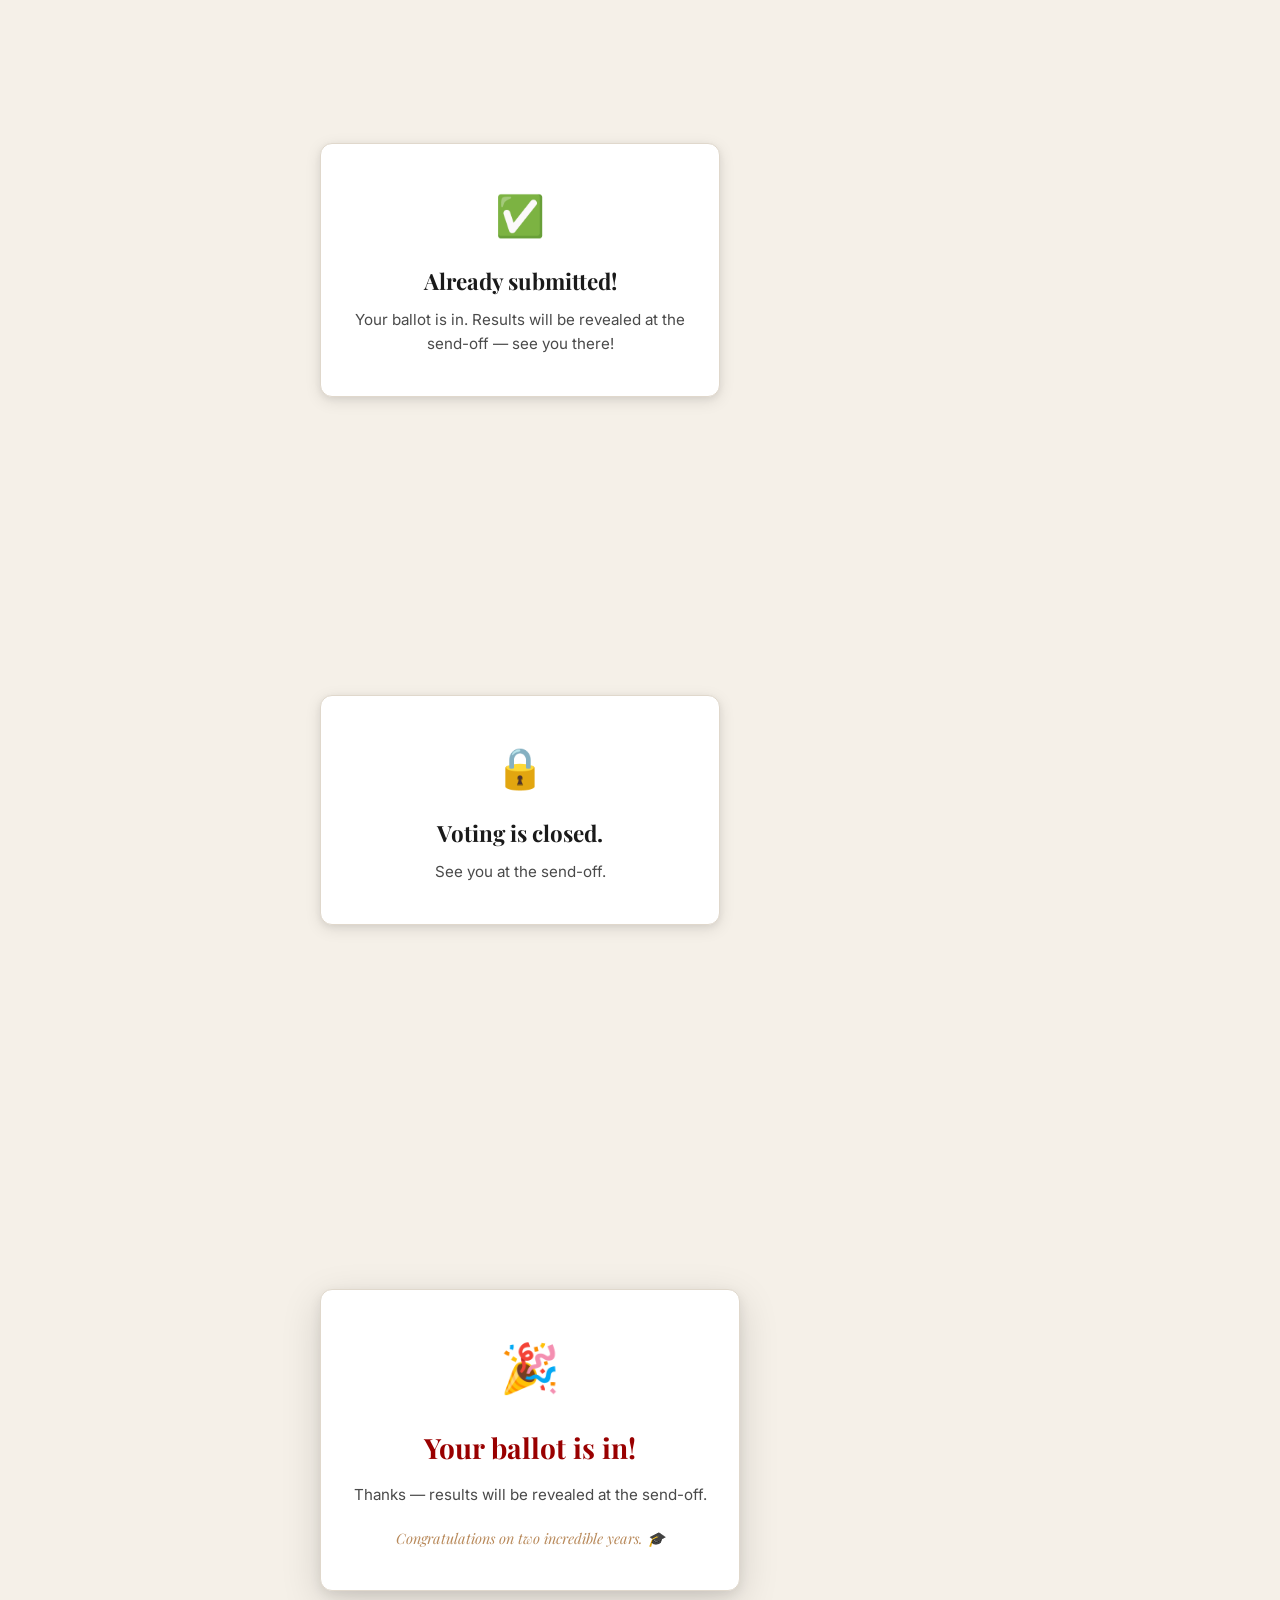
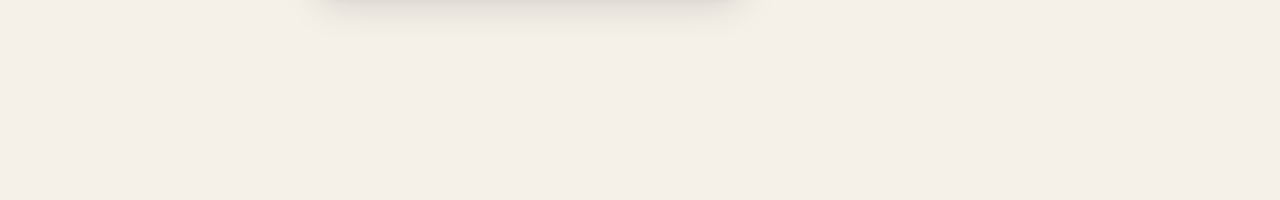
==== index.html @ 1c574b89 "Initial deploy" ====
<!DOCTYPE html>
<html lang="en">
<head>
  <meta charset="UTF-8" />
  <meta name="viewport" content="width=device-width, initial-scale=1.0" />
  <title>2Y Send-Off Superlatives — Wharton Class of 2026</title>
  <meta name="description" content="Vote for the Wharton MBA Class of 2026 send-off superlatives." />
  <meta name="robots" content="noindex, nofollow" />

  <!-- Fonts -->
  <link rel="preconnect" href="https://fonts.googleapis.com" />
  <link rel="preconnect" href="https://fonts.gstatic.com" crossorigin />
  <link href="https://fonts.googleapis.com/css2?family=Playfair+Display:wght@700&family=Inter:wght@400;500;600&display=swap" rel="stylesheet" />

  <!-- Styles -->
  <link rel="stylesheet" href="css/styles.css" />
</head>
<body>

  <!-- ── Site header (visible during ballot) ── -->
  <header class="site-header" id="site-header" style="display:none">
    <div class="container">
      <div class="site-header__wordmark">2Y Superlatives</div>
      <div class="site-header__subtitle">Wharton Class of 2026</div>
    </div>
  </header>

  <!-- ════════════════════════════════════════
       VIEW: Landing
       ════════════════════════════════════════ -->
  <div class="view view--active" id="view-landing">
    <div class="container">
      <section class="hero">
        <div class="hero__trophy" aria-hidden="true">🏆</div>
        <h1 class="hero__title">2Y Send-Off Superlatives</h1>
        <p class="hero__subtitle">Vote for the classmates who made the last two years what they were.</p>
      </section>

      <div class="deadline-pill">
        <span class="deadline-pill__dot" aria-hidden="true"></span>
        Closes April 30, 2026 at 11:59pm ET
      </div>

      <div class="instructions-card">
        <p class="instructions-card__title">Before you vote</p>
        <ul class="instructions-list">
          <li>You'll vote across 33 categories.</li>
          <li>Start typing a name and classmates will appear — tap to select.</li>
          <li>Don't see someone? Type their full name and add them as a write-in.</li>
          <li>You can vote for yourself. You can skip categories. Takes about 5–8 minutes.</li>
          <li>One vote per person — please don't submit twice.</li>
          <li>Closes April 30, 2026 at 11:59pm ET.</li>
        </ul>
      </div>

      <section class="signin-section">
        <button class="start-voting-btn" id="start-voting-btn">Start Voting</button>
      </section>
    </div>

    <footer class="site-footer">
      Built with love for the 2Y class of 2026. ✦
    </footer>
  </div>

  <!-- ════════════════════════════════════════
       VIEW: Already voted
       ════════════════════════════════════════ -->
  <div class="view" id="view-already-voted">
    <div class="container">
      <div class="already-voted-card">
        <div class="already-voted-card__emoji">✅</div>
        <h2 class="already-voted-card__title">Already submitted!</h2>
        <p class="already-voted-card__body">
          Your ballot is in. Results will be revealed at the send-off — see you there!
        </p>
      </div>
    </div>
  </div>

  <!-- ════════════════════════════════════════
       VIEW: Closed
       ════════════════════════════════════════ -->
  <div class="view" id="view-closed">
    <div class="container">
      <div class="closed-card">
        <div class="closed-card__emoji">🔒</div>
        <h2 class="closed-card__title">Voting is closed.</h2>
        <p class="closed-card__body">See you at the send-off.</p>
      </div>
    </div>
  </div>

  <!-- ════════════════════════════════════════
       VIEW: Ballot
       ════════════════════════════════════════ -->
  <div class="view" id="view-ballot">

    <!-- Progress bar (sticky below header) -->
    <div class="progress-bar-wrap">
      <div class="container">
        <div class="progress-bar-inner">
          <div class="progress-bar" role="progressbar" aria-valuemin="0" aria-valuemax="33" aria-valuenow="0">
            <div class="progress-bar__fill" id="progress-bar-fill"></div>
          </div>
          <span class="progress-label" id="progress-label">0 of 33 filled</span>
        </div>
      </div>
    </div>

    <!-- Ballot cards -->
    <div class="container">
      <div class="ballot-cards" id="ballot-cards">
        <!-- Cards injected by app.js -->
      </div>
    </div>

    <!-- Sticky submit button -->
    <div class="sticky-submit">
      <button class="submit-btn" id="submit-btn" disabled>
        Fill in at least one category to submit
      </button>
    </div>
  </div>

  <!-- ════════════════════════════════════════
       VIEW: Confirmation
       ════════════════════════════════════════ -->
  <div class="view" id="view-confirmation">
    <div class="container">
      <div class="confirmation-card">
        <div class="confirmation-card__emoji">🎉</div>
        <h2 class="confirmation-card__title">Your ballot is in!</h2>
        <p class="confirmation-card__body">
          Thanks — results will be revealed at the send-off.
        </p>
        <p class="confirmation-card__tagline">Congratulations on two incredible years. 🎓</p>
      </div>
    </div>
  </div>

  <!-- ════════════════════════════════════════
       Confirm-submit Modal
       ════════════════════════════════════════ -->
  <div class="modal" id="confirm-modal" role="dialog" aria-modal="true" aria-labelledby="modal-title">
    <div class="modal__box">
      <h2 class="modal__title" id="modal-title">Ready to submit?</h2>
      <p class="modal__body">
        You're submitting votes for <strong><span id="modal-filled-count">0</span> of <span id="modal-total-count">33</span></strong> categories.
        <br />Skipped: <strong><span id="modal-skipped-count">0</span></strong>.
        <br /><br />Once submitted, you can't change your vote.
      </p>
      <div class="modal__actions">
        <button class="btn-secondary" id="cancel-submit-btn">Go back</button>
        <button class="btn-primary"   id="confirm-submit-btn">Submit ballot</button>
      </div>
    </div>
  </div>

  <!-- ── Scripts ── -->
  <script src="js/classmates.js"></script>
  <script src="js/superlatives.js"></script>
  <script src="js/autocomplete.js"></script>
  <script src="js/app.js"></script>

  <script>
    // Show/hide the sticky site header when the ballot view is active.
    document.addEventListener("DOMContentLoaded", () => {
      const header = document.getElementById("site-header");
      const observer = new MutationObserver(() => {
        const ballotActive = document.getElementById("view-ballot")
          ?.classList.contains("view--active");
        if (header) header.style.display = ballotActive ? "block" : "none";
      });
      document.querySelectorAll(".view").forEach(v =>
        observer.observe(v, { attributes: true, attributeFilter: ["class"] })
      );
    });
  </script>
</body>
</html>
---- css/styles.css ----
/* =============================================================================
   2Y Send-Off Superlatives — Styles
   Mobile-first. Wharton red + cream + ink.
   ============================================================================= */

/* ── Design tokens ─────────────────────────────────────────────────────────── */

:root {
  --red:        #990000;
  --red-dark:   #7a0000;
  --cream:      #F5F0E8;
  --cream-dark: #EDE7D9;
  --ink:        #1A1A1A;
  --ink-light:  #4A4A4A;
  --gold:       #D4A574;
  --gold-dark:  #B8895A;
  --white:      #FFFFFF;
  --border:     #E0D8CC;
  --shadow-sm:  0 1px 3px rgba(0,0,0,.08), 0 1px 2px rgba(0,0,0,.04);
  --shadow-md:  0 4px 16px rgba(0,0,0,.10), 0 2px 6px rgba(0,0,0,.06);
  --shadow-lg:  0 12px 40px rgba(0,0,0,.14), 0 4px 12px rgba(0,0,0,.08);
  --radius:     12px;
  --radius-sm:  8px;
  --transition: 180ms ease;

  /* Typography */
  --font-serif: 'Playfair Display', Georgia, serif;
  --font-sans:  'Inter', system-ui, -apple-system, sans-serif;
}

/* ── Reset & base ──────────────────────────────────────────────────────────── */

*, *::before, *::after { box-sizing: border-box; margin: 0; padding: 0; }

html { font-size: 16px; scroll-behavior: smooth; }
@media (prefers-reduced-motion: reduce) {
  html { scroll-behavior: auto; }
  *, *::before, *::after { animation-duration: .01ms !important; transition-duration: .01ms !important; }
}

body {
  font-family: var(--font-sans);
  background: var(--cream);
  color: var(--ink);
  line-height: 1.6;
  min-height: 100vh;
  -webkit-font-smoothing: antialiased;
}

img, svg { display: block; max-width: 100%; }

button {
  font-family: inherit;
  cursor: pointer;
  border: none;
  background: none;
}

input, button { font-size: 1rem; }

/* ── Views (state machine) ─────────────────────────────────────────────────── */

.view { display: none; }
.view--active { display: block; }

/* ── Layout ────────────────────────────────────────────────────────────────── */

.container {
  width: 100%;
  max-width: 680px;
  margin: 0 auto;
  padding: 0 1.25rem;
}

/* ── Header ────────────────────────────────────────────────────────────────── */

.site-header {
  background: var(--white);
  border-bottom: 1px solid var(--border);
  padding: .875rem 0;
  position: sticky;
  top: 0;
  z-index: 100;
  box-shadow: var(--shadow-sm);
}

.site-header .container {
  display: flex;
  align-items: center;
  justify-content: space-between;
  gap: 1rem;
}

.site-header__wordmark {
  font-family: var(--font-serif);
  font-size: 1.05rem;
  font-weight: 700;
  color: var(--red);
  letter-spacing: -.01em;
}

.site-header__subtitle {
  font-size: .75rem;
  color: var(--ink-light);
  font-weight: 500;
  display: none;
}
@media (min-width: 420px) { .site-header__subtitle { display: block; } }

/* ── Landing page ──────────────────────────────────────────────────────────── */

#view-landing {
  padding-bottom: 4rem;
}

.hero {
  text-align: center;
  padding: 3.5rem 1.25rem 2rem;
}

.hero__trophy {
  font-size: 3rem;
  margin-bottom: 1rem;
  animation: float 3s ease-in-out infinite;
}

@keyframes float {
  0%, 100% { transform: translateY(0); }
  50%       { transform: translateY(-6px); }
}

.hero__title {
  font-family: var(--font-serif);
  font-size: clamp(2rem, 7vw, 3rem);
  font-weight: 700;
  color: var(--red);
  line-height: 1.15;
  margin-bottom: .75rem;
  letter-spacing: -.02em;
}

.hero__subtitle {
  font-size: 1.05rem;
  color: var(--ink-light);
  max-width: 36ch;
  margin: 0 auto;
  line-height: 1.5;
}

.instructions-card {
  background: var(--white);
  border-radius: var(--radius);
  padding: 1.5rem 1.5rem;
  box-shadow: var(--shadow-sm);
  margin: 1.5rem 0;
  border: 1px solid var(--border);
}

.instructions-card__title {
  font-family: var(--font-serif);
  font-size: 1rem;
  font-weight: 700;
  color: var(--ink);
  margin-bottom: 1rem;
  letter-spacing: .01em;
}

.instructions-list {
  list-style: none;
  display: flex;
  flex-direction: column;
  gap: .625rem;
}

.instructions-list li {
  display: flex;
  align-items: flex-start;
  gap: .625rem;
  font-size: .9rem;
  color: var(--ink-light);
  line-height: 1.5;
}

.instructions-list li::before {
  content: "✦";
  color: var(--gold);
  font-size: .7rem;
  margin-top: .3rem;
  flex-shrink: 0;
}

.instructions-list em {
  font-style: italic;
  color: var(--ink);
}

.deadline-pill {
  display: inline-flex;
  align-items: center;
  gap: .4rem;
  background: var(--cream-dark);
  border: 1px solid var(--border);
  border-radius: 100px;
  padding: .35rem .875rem;
  font-size: .8rem;
  color: var(--ink-light);
  font-weight: 500;
  margin: .25rem 0 1.5rem;
}

.deadline-pill__dot {
  width: 7px;
  height: 7px;
  border-radius: 50%;
  background: var(--red);
  flex-shrink: 0;
}

/* Google sign-in button container */
.signin-section {
  display: flex;
  flex-direction: column;
  align-items: center;
  gap: .875rem;
  margin: 1.5rem 0;
}

.signin-section__label {
  font-size: .85rem;
  color: var(--ink-light);
}

#google-signin-btn {
  min-height: 44px; /* touch target */
}

/* Error message */
#error-msg {
  background: #FFF0F0;
  border: 1px solid #FFB3B3;
  color: #990000;
  border-radius: var(--radius-sm);
  padding: .875rem 1rem;
  font-size: .875rem;
  margin: .75rem 0;
  display: none;
  line-height: 1.5;
}

/* ── Loading view ──────────────────────────────────────────────────────────── */

#view-loading {
  min-height: 60vh;
  display: flex;
  flex-direction: column;
  align-items: center;
  justify-content: center;
  gap: 1rem;
  text-align: center;
}
#view-loading.view--active { display: flex; }

.spinner {
  width: 36px;
  height: 36px;
  border: 3px solid var(--border);
  border-top-color: var(--red);
  border-radius: 50%;
  animation: spin .75s linear infinite;
}

@keyframes spin { to { transform: rotate(360deg); } }

/* ── Already-voted view ─────────────────────────────────────────────────────── */

#view-already-voted {
  min-height: 60vh;
  display: flex;
  align-items: center;
  justify-content: center;
}
#view-already-voted.view--active { display: flex; }

.already-voted-card {
  background: var(--white);
  border-radius: var(--radius);
  padding: 2.5rem 2rem;
  text-align: center;
  max-width: 400px;
  box-shadow: var(--shadow-md);
  border: 1px solid var(--border);
}

.already-voted-card__emoji { font-size: 2.5rem; margin-bottom: 1rem; }

.already-voted-card__title {
  font-family: var(--font-serif);
  font-size: 1.4rem;
  font-weight: 700;
  color: var(--ink);
  margin-bottom: .5rem;
}

.already-voted-card__body { font-size: .95rem; color: var(--ink-light); }

/* ── Closed view ─────────────────────────────────────────────────────────────── */

#view-closed {
  min-height: 60vh;
  display: flex;
  align-items: center;
  justify-content: center;
}
#view-closed.view--active { display: flex; }

.closed-card {
  background: var(--white);
  border-radius: var(--radius);
  padding: 2.5rem 2rem;
  text-align: center;
  max-width: 400px;
  box-shadow: var(--shadow-md);
  border: 1px solid var(--border);
}

.closed-card__emoji  { font-size: 2.5rem; margin-bottom: 1rem; }
.closed-card__title  { font-family: var(--font-serif); font-size: 1.4rem; font-weight: 700; color: var(--ink); margin-bottom: .5rem; }
.closed-card__body   { font-size: .95rem; color: var(--ink-light); }

/* ── Ballot view ─────────────────────────────────────────────────────────────── */

#view-ballot { padding-bottom: 6rem; } /* space for sticky button */

/* Progress bar */
.progress-bar-wrap {
  background: var(--white);
  border-bottom: 1px solid var(--border);
  padding: .625rem 0;
  position: sticky;
  top: 57px; /* below site-header */
  z-index: 90;
}

.progress-bar-inner {
  display: flex;
  align-items: center;
  gap: .75rem;
}

.progress-bar {
  flex: 1;
  height: 5px;
  background: var(--border);
  border-radius: 100px;
  overflow: hidden;
}

.progress-bar__fill {
  height: 100%;
  background: var(--red);
  border-radius: 100px;
  width: 0%;
  transition: width .3s ease;
}

.progress-label {
  font-size: .75rem;
  color: var(--ink-light);
  white-space: nowrap;
  font-weight: 500;
}

/* Ballot cards */
.ballot-cards { padding: 1.25rem 0; display: flex; flex-direction: column; gap: .875rem; }

.ballot-card {
  background: var(--white);
  border: 1.5px solid var(--border);
  border-radius: var(--radius);
  padding: 1.25rem;
  display: grid;
  grid-template-columns: 2rem 1fr;
  gap: .75rem;
  box-shadow: var(--shadow-sm);
  transition: border-color var(--transition), box-shadow var(--transition);
}

.ballot-card--filled {
  border-color: var(--gold);
  box-shadow: 0 0 0 2px rgba(212,165,116,.2), var(--shadow-sm);
}

.ballot-card__num {
  font-family: var(--font-serif);
  font-size: 1.1rem;
  font-weight: 700;
  color: var(--border);
  line-height: 1;
  padding-top: .15rem;
  transition: color var(--transition);
}

.ballot-card--filled .ballot-card__num {
  color: var(--gold);
}

.ballot-card__title {
  font-family: var(--font-serif);
  font-size: .95rem;
  font-weight: 700;
  color: var(--ink);
  margin-bottom: .2rem;
  line-height: 1.3;
}

.ballot-card__desc {
  font-size: .8rem;
  color: var(--ink-light);
  margin-bottom: .875rem;
  line-height: 1.4;
}

.ballot-card__fields {
  display: flex;
  flex-direction: column;
  gap: .625rem;
}

/* Sticky submit */
.sticky-submit {
  position: fixed;
  bottom: 0;
  left: 0;
  right: 0;
  background: rgba(245,240,232,.95);
  backdrop-filter: blur(12px);
  border-top: 1px solid var(--border);
  padding: .875rem 1.25rem;
  z-index: 200;
}

.submit-btn {
  width: 100%;
  max-width: 680px;
  display: block;
  margin: 0 auto;
  background: var(--red);
  color: var(--white);
  border: none;
  border-radius: 100px;
  padding: .875rem 1.5rem;
  font-size: 1rem;
  font-weight: 600;
  cursor: pointer;
  transition: background var(--transition), transform var(--transition), box-shadow var(--transition);
  min-height: 52px;
}

.submit-btn:hover:not(:disabled) {
  background: var(--red-dark);
  box-shadow: 0 4px 16px rgba(153,0,0,.3);
}

.submit-btn:active:not(:disabled) {
  transform: scale(.98);
}

.submit-btn:disabled {
  background: var(--border);
  color: var(--ink-light);
  cursor: not-allowed;
  font-size: .875rem;
}

/* ── Confirmation view ─────────────────────────────────────────────────────── */

#view-confirmation {
  min-height: 80vh;
  display: flex;
  align-items: center;
  justify-content: center;
}
#view-confirmation.view--active { display: flex; }

.confirmation-card {
  background: var(--white);
  border-radius: var(--radius);
  padding: 2.5rem 2rem;
  text-align: center;
  max-width: 420px;
  box-shadow: var(--shadow-lg);
  border: 1px solid var(--border);
  animation: popIn .4s cubic-bezier(.34,1.56,.64,1);
}

@keyframes popIn {
  from { opacity: 0; transform: scale(.9); }
  to   { opacity: 1; transform: scale(1); }
}

.confirmation-card__emoji  { font-size: 3rem; margin-bottom: 1.25rem; }
.confirmation-card__title  { font-family: var(--font-serif); font-size: 1.75rem; font-weight: 700; color: var(--red); margin-bottom: .75rem; }
.confirmation-card__body   { font-size: .95rem; color: var(--ink-light); line-height: 1.6; }
.confirmation-card__tagline {
  font-family: var(--font-serif);
  font-size: .9rem;
  color: var(--gold-dark);
  margin-top: 1.25rem;
  font-style: italic;
}

/* ── Modal ─────────────────────────────────────────────────────────────────── */

.modal {
  position: fixed;
  inset: 0;
  background: rgba(26,26,26,.6);
  backdrop-filter: blur(4px);
  z-index: 500;
  display: flex;
  align-items: flex-end;
  justify-content: center;
  opacity: 0;
  pointer-events: none;
  transition: opacity var(--transition);
}

@media (min-width: 480px) {
  .modal { align-items: center; }
}

.modal--open {
  opacity: 1;
  pointer-events: all;
}

.modal__box {
  background: var(--white);
  border-radius: var(--radius) var(--radius) 0 0;
  padding: 2rem 1.5rem;
  width: 100%;
  max-width: 480px;
  box-shadow: var(--shadow-lg);
  transform: translateY(24px);
  transition: transform var(--transition);
}

@media (min-width: 480px) {
  .modal__box { border-radius: var(--radius); }
}

.modal--open .modal__box {
  transform: translateY(0);
}

.modal__title {
  font-family: var(--font-serif);
  font-size: 1.2rem;
  font-weight: 700;
  color: var(--ink);
  margin-bottom: .625rem;
}

.modal__body {
  font-size: .9rem;
  color: var(--ink-light);
  line-height: 1.6;
  margin-bottom: 1.5rem;
}

.modal__body strong { color: var(--ink); }

.modal__actions {
  display: flex;
  gap: .75rem;
  flex-direction: column;
}

@media (min-width: 360px) { .modal__actions { flex-direction: row; } }

.btn-secondary {
  flex: 1;
  padding: .75rem 1rem;
  border-radius: 100px;
  border: 1.5px solid var(--border);
  color: var(--ink-light);
  font-weight: 500;
  font-size: .9rem;
  background: var(--white);
  min-height: 48px;
  transition: border-color var(--transition), color var(--transition);
}

.btn-secondary:hover { border-color: var(--ink-light); color: var(--ink); }

.btn-primary {
  flex: 2;
  padding: .75rem 1.25rem;
  border-radius: 100px;
  background: var(--red);
  color: var(--white);
  font-weight: 600;
  font-size: .9rem;
  min-height: 48px;
  transition: background var(--transition);
}

.btn-primary:hover { background: var(--red-dark); }

/* ── Autocomplete ─────────────────────────────────────────────────────────── */

.ac-wrapper { position: relative; }

.ac-label {
  display: block;
  font-size: .75rem;
  font-weight: 600;
  color: var(--ink-light);
  margin-bottom: .3rem;
  letter-spacing: .04em;
  text-transform: uppercase;
}

.ac-input-wrap {
  position: relative;
  display: flex;
  align-items: center;
}

.ac-input {
  width: 100%;
  padding: .75rem 2.5rem .75rem .875rem;
  border: 1.5px solid var(--border);
  border-radius: var(--radius-sm);
  background: var(--white);
  color: var(--ink);
  font-size: .95rem;
  line-height: 1.4;
  min-height: 48px;
  transition: border-color var(--transition), box-shadow var(--transition);
  -webkit-appearance: none;
}

.ac-input:focus {
  outline: none;
  border-color: var(--red);
  box-shadow: 0 0 0 3px rgba(153,0,0,.12);
}

.ac-input[readonly] {
  background: var(--cream);
  border-color: var(--gold);
  color: var(--ink);
}

.ac-input-wrap--selected .ac-input { color: var(--ink); font-weight: 500; }

.ac-clear {
  position: absolute;
  right: .625rem;
  top: 50%;
  transform: translateY(-50%);
  width: 24px;
  height: 24px;
  border-radius: 50%;
  background: var(--border);
  color: var(--ink-light);
  font-size: .75rem;
  display: flex;
  align-items: center;
  justify-content: center;
  cursor: pointer;
  transition: background var(--transition);
  flex-shrink: 0;
}

.ac-clear:hover { background: var(--red); color: var(--white); }

.ac-dropdown {
  position: absolute;
  top: calc(100% + 4px);
  left: 0;
  right: 0;
  background: var(--white);
  border: 1.5px solid var(--border);
  border-radius: var(--radius-sm);
  list-style: none;
  box-shadow: var(--shadow-md);
  z-index: 300;
  overflow: hidden;
  max-height: 300px;
  overflow-y: auto;
}

.ac-option {
  padding: .75rem .875rem;
  font-size: .9rem;
  color: var(--ink);
  cursor: pointer;
  min-height: 44px;
  display: flex;
  align-items: center;
  transition: background var(--transition);
  border-bottom: 1px solid var(--cream-dark);
  line-height: 1.3;
}

.ac-option:last-child { border-bottom: none; }

.ac-option:hover,
.ac-option--active { background: var(--cream); }

.ac-option strong { font-weight: 700; color: var(--red); }

.ac-option--writein {
  color: var(--gold-dark);
  font-style: italic;
  border-top: 1px dashed var(--border);
}

.ac-option--writein strong { color: var(--gold-dark); }

.ac-option--more {
  color: var(--ink-light);
  font-size: .8rem;
  font-style: italic;
  cursor: default;
  background: var(--cream-dark);
  padding: .5rem .875rem;
}

/* ── Footer ─────────────────────────────────────────────────────────────────── */

.site-footer {
  text-align: center;
  padding: 2rem 1.25rem;
  font-size: .8rem;
  color: var(--ink-light);
  border-top: 1px solid var(--border);
  margin-top: 2rem;
}

/* ── Admin page ──────────────────────────────────────────────────────────────── */

.admin-page { min-height: 100vh; background: var(--cream); }

.admin-header {
  background: var(--ink);
  color: var(--white);
  padding: 1rem 0;
}

.admin-header .container {
  display: flex;
  align-items: center;
  justify-content: space-between;
}

.admin-header__title {
  font-family: var(--font-serif);
  font-size: 1.1rem;
  font-weight: 700;
}

.admin-header__sub {
  font-size: .75rem;
  opacity: .6;
}

.admin-header-actions {
  display: flex;
  gap: .5rem;
  align-items: center;
}

.admin-btn {
  padding: .5rem 1rem;
  border-radius: var(--radius-sm);
  font-size: .8rem;
  font-weight: 600;
  cursor: pointer;
  border: 1.5px solid;
  transition: background var(--transition), color var(--transition);
  min-height: 36px;
}

.admin-btn--ghost {
  border-color: rgba(255,255,255,.3);
  color: var(--white);
  background: transparent;
}
.admin-btn--ghost:hover { background: rgba(255,255,255,.1); }

.admin-btn--gold {
  border-color: var(--gold);
  color: var(--gold);
  background: transparent;
}
.admin-btn--gold:hover { background: var(--gold); color: var(--ink); }

/* Login */
#login-view {
  min-height: 80vh;
  display: flex;
  align-items: center;
  justify-content: center;
}

.login-card {
  background: var(--white);
  border-radius: var(--radius);
  padding: 2.5rem 2rem;
  width: 100%;
  max-width: 360px;
  box-shadow: var(--shadow-md);
  border: 1px solid var(--border);
  text-align: center;
}

.login-card__emoji { font-size: 2rem; margin-bottom: 1rem; }
.login-card__title { font-family: var(--font-serif); font-size: 1.25rem; font-weight: 700; margin-bottom: 1.25rem; color: var(--ink); }

.pw-form { display: flex; flex-direction: column; gap: .75rem; }

.pw-input {
  width: 100%;
  padding: .75rem 1rem;
  border: 1.5px solid var(--border);
  border-radius: var(--radius-sm);
  font-size: 1rem;
  min-height: 48px;
  text-align: center;
  letter-spacing: .1em;
  transition: border-color var(--transition);
}

.pw-input:focus { outline: none; border-color: var(--red); }

.pw-submit {
  padding: .875rem;
  background: var(--red);
  color: var(--white);
  border: none;
  border-radius: 100px;
  font-size: 1rem;
  font-weight: 600;
  cursor: pointer;
  min-height: 48px;
  transition: background var(--transition);
}
.pw-submit:hover { background: var(--red-dark); }
.pw-submit:disabled { background: var(--border); cursor: not-allowed; }

#pw-error {
  font-size: .85rem;
  color: var(--red);
  display: none;
}

/* Dashboard */
#dashboard-view { display: none; padding-bottom: 3rem; }

.loading-overlay {
  display: none;
  position: fixed;
  inset: 0;
  background: rgba(245,240,232,.8);
  align-items: center;
  justify-content: center;
  z-index: 999;
  flex-direction: column;
  gap: 1rem;
}

/* Stats grid */
.stats-grid {
  display: grid;
  grid-template-columns: repeat(2, 1fr);
  gap: .875rem;
  margin: 1.5rem 0 1rem;
}

@media (min-width: 480px) { .stats-grid { grid-template-columns: repeat(3, 1fr); } }

.stat-card {
  background: var(--white);
  border-radius: var(--radius);
  padding: 1rem;
  text-align: center;
  border: 1px solid var(--border);
  box-shadow: var(--shadow-sm);
}

/* Ballot card spans both columns on mobile so it gets a full row to itself */
.stat-card--ballot { grid-column: span 2; }
@media (min-width: 480px) { .stat-card--ballot { grid-column: span 1; } }

.stat-card__number {
  font-family: var(--font-serif);
  font-size: 2rem;
  font-weight: 700;
  color: var(--red);
  line-height: 1;
  margin-bottom: .25rem;
}

.stat-card__of {
  font-size: 1rem;
  color: var(--ink-light);
  font-weight: 400;
}

.stat-card__label { font-size: .75rem; color: var(--ink-light); font-weight: 500; text-transform: uppercase; letter-spacing: .04em; }

/* Insights bar */
.insights-bar {
  background: var(--white);
  border: 1px solid var(--border);
  border-radius: var(--radius);
  padding: .875rem 1.25rem;
  margin-bottom: 1.5rem;
  display: flex;
  flex-wrap: wrap;
  gap: .75rem 0;
  box-shadow: var(--shadow-sm);
}

.insight-item {
  flex: 1 1 100%;
  display: flex;
  align-items: baseline;
  justify-content: space-between;
  gap: .5rem;
  min-width: 0;
}

@media (min-width: 560px) {
  .insight-item { flex: 1 1 0; }
  .insight-item--divider { border-left: 1px solid var(--border); padding-left: .875rem; }
}

.insight-item__label {
  font-size: .75rem;
  font-weight: 600;
  color: var(--ink-light);
  text-transform: uppercase;
  letter-spacing: .04em;
  white-space: nowrap;
  flex-shrink: 0;
}

.insight-item__value {
  font-size: .875rem;
  font-weight: 500;
  color: var(--ink);
  text-align: right;
  min-width: 0;
  overflow: hidden;
  text-overflow: ellipsis;
  white-space: nowrap;
}

.status-badge {
  display: inline-flex;
  align-items: center;
  gap: .4rem;
  padding: .35rem .875rem;
  border-radius: 100px;
  font-size: .8rem;
  font-weight: 600;
}

.status-badge--open   { background: #ECFDF5; color: #065F46; }
.status-badge--closed { background: #FEF2F2; color: #991B1B; }

.status-badge-wrap { text-align: center; margin: 1rem 0; }

/* Section heading */
.admin-section { margin: 2rem 0; }

.admin-section__title {
  font-family: var(--font-serif);
  font-size: 1.15rem;
  font-weight: 700;
  color: var(--ink);
  margin-bottom: 1rem;
  padding-bottom: .5rem;
  border-bottom: 2px solid var(--red);
}

/* Category cards */
.admin-category {
  background: var(--white);
  border: 1px solid var(--border);
  border-radius: var(--radius-sm);
  padding: 1rem 1.125rem;
  margin-bottom: .625rem;
  box-shadow: var(--shadow-sm);
}

.admin-category__header {
  display: flex;
  align-items: flex-start;
  justify-content: space-between;
  gap: .5rem;
  margin-bottom: .625rem;
}

.admin-category__num {
  display: inline-flex;
  align-items: center;
  justify-content: center;
  width: 22px;
  height: 22px;
  background: var(--cream-dark);
  border-radius: 4px;
  font-size: .7rem;
  font-weight: 700;
  color: var(--ink-light);
  flex-shrink: 0;
  margin-right: .5rem;
}

.admin-category__title { font-size: .875rem; font-weight: 600; color: var(--ink); }

.admin-category__total { font-size: .75rem; color: var(--ink-light); white-space: nowrap; padding-top: .15rem; }

.admin-category__empty { font-size: .8rem; color: var(--ink-light); font-style: italic; }

/* Nominee list */
.admin-nominee-list { list-style: none; display: flex; flex-direction: column; gap: .375rem; }

.admin-nominee-list__item {
  display: flex;
  align-items: center;
  gap: .625rem;
  font-size: .875rem;
}

.admin-nominee-list__rank {
  width: 20px;
  height: 20px;
  background: var(--red);
  color: var(--white);
  border-radius: 50%;
  display: flex;
  align-items: center;
  justify-content: center;
  font-size: .7rem;
  font-weight: 700;
  flex-shrink: 0;
}

.admin-nominee-list__item:nth-child(2) .admin-nominee-list__rank { background: var(--gold-dark); }
.admin-nominee-list__item:nth-child(3) .admin-nominee-list__rank { background: var(--border); color: var(--ink-light); }

.admin-nominee-list__name { flex: 1; font-weight: 500; color: var(--ink); }
.admin-nominee-list__votes { font-size: .8rem; color: var(--ink-light); white-space: nowrap; }

.write-in-badge {
  display: inline-flex;
  align-items: center;
  padding: .1rem .4rem;
  background: var(--cream-dark);
  border: 1px solid var(--border);
  border-radius: 4px;
  font-size: .65rem;
  color: var(--ink-light);
  font-weight: 600;
  text-transform: uppercase;
  letter-spacing: .04em;
  margin-left: .35rem;
}

/* Voter list */
.voter-list {
  list-style: none;
  display: grid;
  grid-template-columns: repeat(auto-fill, minmax(220px, 1fr));
  gap: .375rem;
}

.voter-list__item {
  background: var(--white);
  border: 1px solid var(--border);
  border-radius: var(--radius-sm);
  padding: .5rem .75rem;
  font-size: .8rem;
  color: var(--ink-light);
}

.admin-empty { font-size: .875rem; color: var(--ink-light); font-style: italic; }
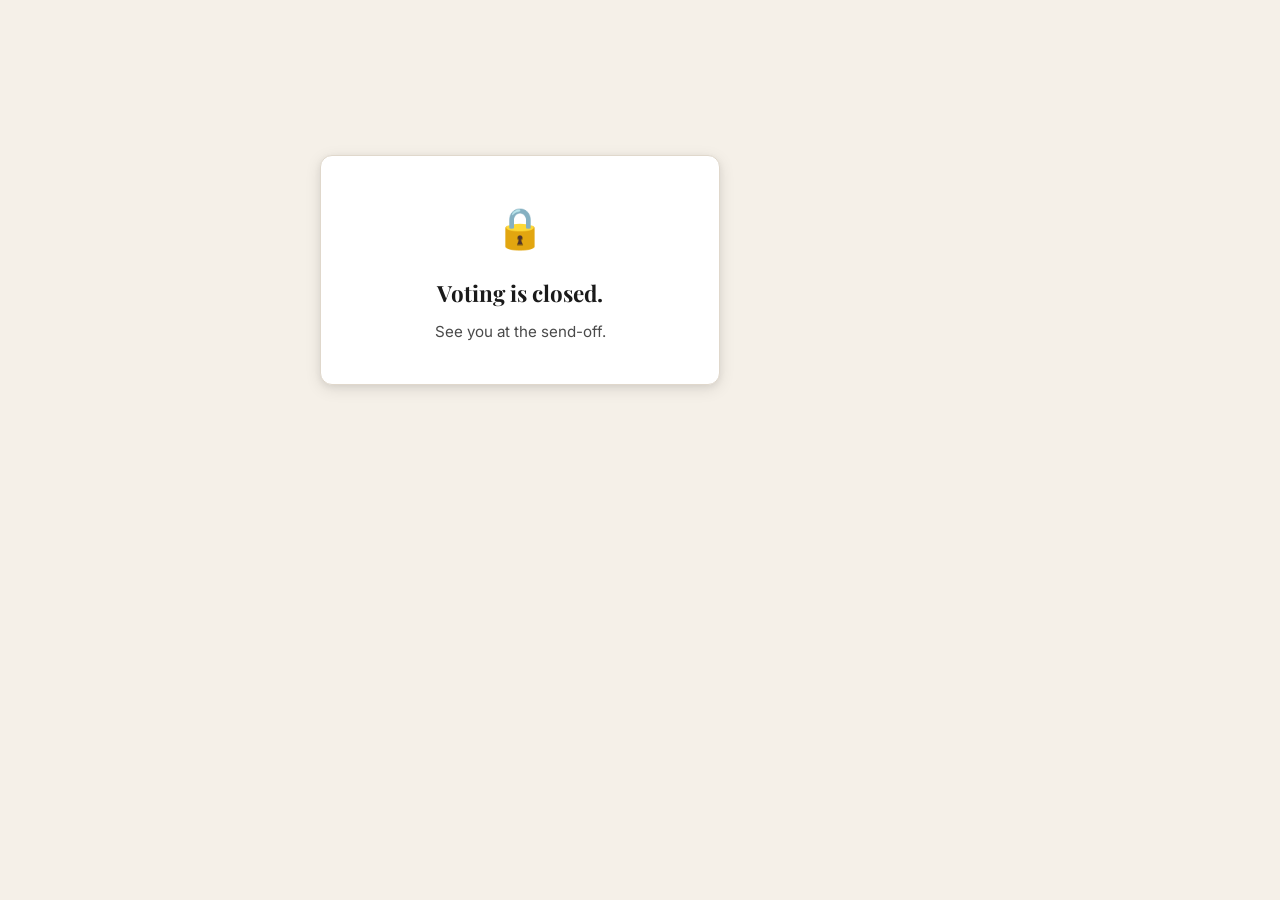
==== commit ea0eaa4e: "Fix CORS preflight, view visibility, and error handling" ====
--- a/index.html
+++ b/index.html
@@ -115,6 +115,9 @@
       </div>
     </div>
 
+    <!-- Error banner (shown on submit failure) -->
+    <div class="submit-error" id="submit-error" style="display:none" role="alert"></div>
+
     <!-- Sticky submit button -->
     <div class="sticky-submit">
       <button class="submit-btn" id="submit-btn" disabled>
--- a/css/styles.css
+++ b/css/styles.css
@@ -251,7 +251,6 @@
 
 #view-loading {
   min-height: 60vh;
-  display: flex;
   flex-direction: column;
   align-items: center;
   justify-content: center;
@@ -275,7 +274,6 @@
 
 #view-already-voted {
   min-height: 60vh;
-  display: flex;
   align-items: center;
   justify-content: center;
 }
@@ -307,7 +305,6 @@
 
 #view-closed {
   min-height: 60vh;
-  display: flex;
   align-items: center;
   justify-content: center;
 }
@@ -427,6 +424,17 @@
 }
 
 /* Sticky submit */
+.submit-error {
+  background: #FFF0F0;
+  border: 1px solid #FFB3B3;
+  color: var(--red);
+  border-radius: var(--radius-sm);
+  padding: .875rem 1rem;
+  font-size: .9rem;
+  margin: 0 0 1rem;
+  line-height: 1.5;
+}
+
 .sticky-submit {
   position: fixed;
   bottom: 0;
@@ -476,7 +484,6 @@
 
 #view-confirmation {
   min-height: 80vh;
-  display: flex;
   align-items: center;
   justify-content: center;
 }
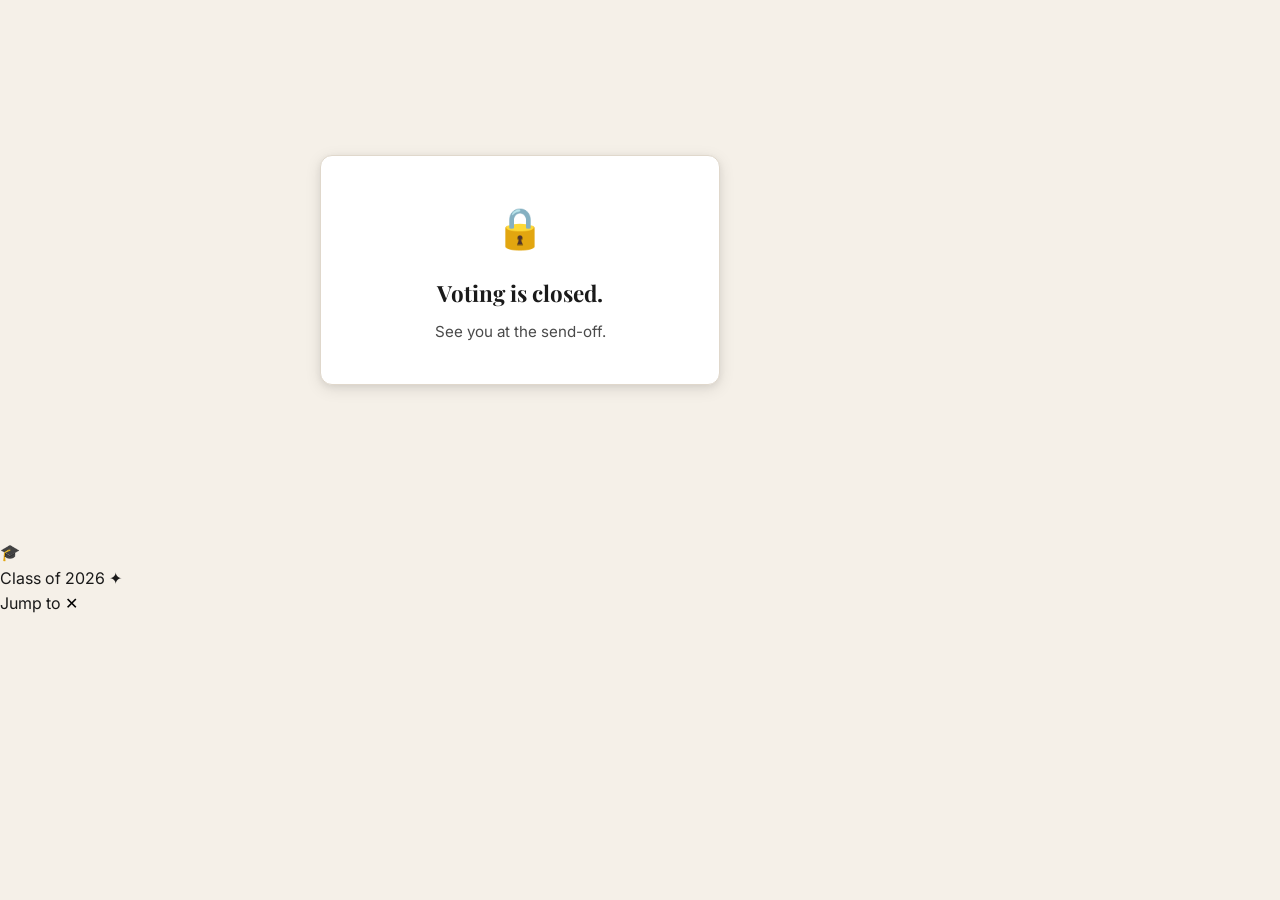
==== commit 6adb1af6: "Update landing copy: anonymity note, remove footer tagline Co-Authored-By: Claude Sonnet 4.6 <norepl" ====
--- a/index.html
+++ b/index.html
@@ -47,7 +47,7 @@
           <li>You'll vote across 33 categories.</li>
           <li>Start typing a name and classmates will appear — tap to select.</li>
           <li>Don't see someone? Type their full name and add them as a write-in.</li>
-          <li>You can vote for yourself. You can skip categories. Takes about 5–8 minutes.</li>
+          <li>You can vote for yourself. You can skip categories. Submissions are anonymous. Takes about 5–8 minutes.</li>
           <li>One vote per person — please don't submit twice.</li>
           <li>Closes April 30, 2026 at 11:59pm ET.</li>
         </ul>
@@ -59,7 +59,7 @@
     </div>
 
     <footer class="site-footer">
-      Built with love for the 2Y class of 2026. ✦
+      Wharton Class of 2026 ✦
     </footer>
   </div>
 
@@ -96,33 +96,11 @@
        ════════════════════════════════════════ -->
   <div class="view" id="view-ballot">
 
-    <!-- Progress bar (sticky below header) -->
-    <div class="progress-bar-wrap">
-      <div class="container">
-        <div class="progress-bar-inner">
-          <div class="progress-bar" role="progressbar" aria-valuemin="0" aria-valuemax="33" aria-valuenow="0">
-            <div class="progress-bar__fill" id="progress-bar-fill"></div>
-          </div>
-          <span class="progress-label" id="progress-label">0 of 33 filled</span>
-        </div>
-      </div>
-    </div>
-
     <!-- Ballot cards -->
     <div class="container">
       <div class="ballot-cards" id="ballot-cards">
         <!-- Cards injected by app.js -->
       </div>
-    </div>
-
-    <!-- Error banner (shown on submit failure) -->
-    <div class="submit-error" id="submit-error" style="display:none" role="alert"></div>
-
-    <!-- Sticky submit button -->
-    <div class="sticky-submit">
-      <button class="submit-btn" id="submit-btn" disabled>
-        Fill in at least one category to submit
-      </button>
     </div>
   </div>
 
@@ -153,10 +131,54 @@
         <br />Skipped: <strong><span id="modal-skipped-count">0</span></strong>.
         <br /><br />Once submitted, you can't change your vote.
       </p>
+      <div class="modal__pair-warning" id="modal-pair-warning" style="display:none">
+        ⚠️ <strong><span id="modal-pair-count"></span></strong> — they won't be counted unless you add a second name.
+      </div>
       <div class="modal__actions">
         <button class="btn-secondary" id="cancel-submit-btn">Go back</button>
         <button class="btn-primary"   id="confirm-submit-btn">Submit ballot</button>
       </div>
+    </div>
+  </div>
+
+  <!-- ════════════════════════════════════════
+       Bottom Dock (progress + submit)
+       ════════════════════════════════════════ -->
+  <div class="bottom-dock" id="bottom-dock" style="display:none">
+    <div class="container">
+      <div class="dock-progress-row">
+        <div class="dock-bar"><div class="dock-bar-fill" id="dock-bar-fill"></div></div>
+        <span class="dock-count" id="dock-count">0 of 33 filled</span>
+      </div>
+      <div class="dock-actions">
+        <button class="dock-jump-btn" id="dock-jump-btn" type="button" style="display:none">↑ Jump to</button>
+        <button class="submit-btn" id="submit-btn" disabled type="button">Fill in at least one to submit</button>
+      </div>
+    </div>
+    <div class="submit-error" id="submit-error" style="display:none" role="alert"></div>
+  </div>
+
+  <!-- ════════════════════════════════════════
+       Celebration Overlay
+       ════════════════════════════════════════ -->
+  <div id="celebration-overlay" aria-hidden="true">
+    <div class="celebration-center">
+      <div class="celebration-cap">🎓</div>
+      <div class="celebration-label">Class of 2026 ✦</div>
+    </div>
+  </div>
+
+  <!-- ════════════════════════════════════════
+       Jump Sheet (bottom sheet nav)
+       ════════════════════════════════════════ -->
+  <div class="jump-sheet" id="jump-sheet" aria-hidden="true">
+    <div class="jump-sheet-backdrop" id="jump-sheet-backdrop"></div>
+    <div class="jump-sheet-panel" role="dialog" aria-label="Jump to category">
+      <div class="jump-sheet-header">
+        <span class="jump-sheet-title">Jump to</span>
+        <button class="jump-sheet-close" id="jump-sheet-close" aria-label="Close">✕</button>
+      </div>
+      <div class="jump-sheet-list" id="jump-sheet-list"></div>
     </div>
   </div>
 
